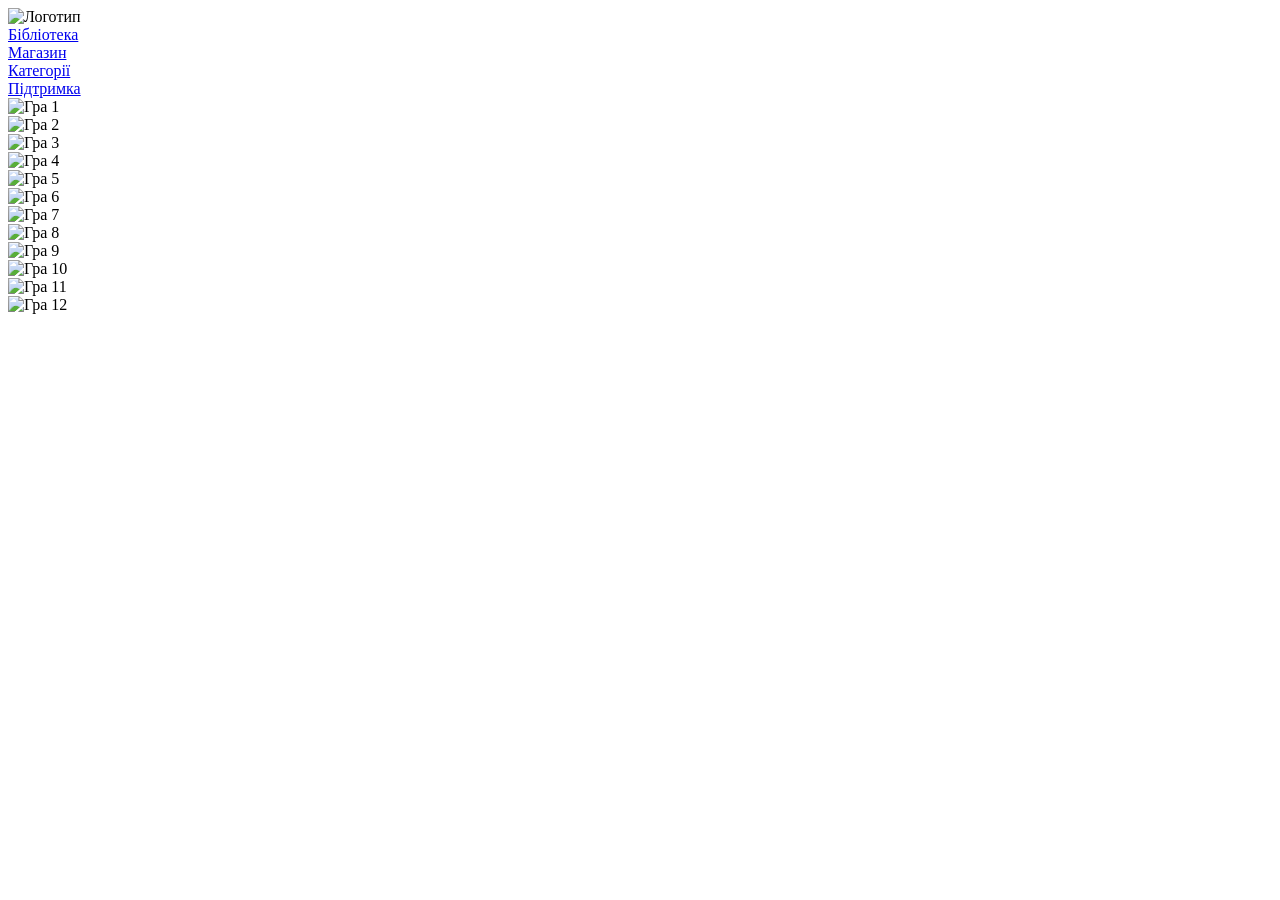
==== Untitled-1.html @ 89cac564 "Add files via upload" ====
<!doctype html>
<html lang="uk">
  <head>
    <meta charset="UTF-8" />
    <meta name="viewport" content="width=device-width, initial-scale=1.0" />
    <title>Ігровий магазин</title>
  </head>

  <body>
    <header>
      <img class="logo" src="" alt="Логотип" />

      <div class="menu">
        <div class="guard">
          <a href="#">Бібліотека</a>
        </div>

        <div class="guard">
          <a href="#">Магазин</a>
        </div>

        <div class="guard">
          <a href="#">Категорії</a>
        </div>

        <div class="guard">
          <a href="#">Підтримка</a>
        </div>
      </div>
    </header>

    <main>
      <div class="game">
        <div class="game1">
          <img class="logo3" src="" alt="Гра 1" />
        </div>

        <div class="game1">
          <img class="logo4" src="" alt="Гра 2" />
        </div>

        <div class="game1">
          <img class="logo4" src="" alt="Гра 3" />
        </div>

        <div class="game2">
          <img class="logo4" src="" alt="Гра 4" />
        </div>

        <div class="game2">
          <img class="logo4" src="" alt="Гра 5" />
        </div>

        <div class="game2">
          <img class="logo4" src="" alt="Гра 6" />
        </div>

        <div class="game3">
          <img class="logo4" src="" alt="Гра 7" />
        </div>

        <div class="game3">
          <img class="logo4" src="" alt="Гра 8" />
        </div>

        <div class="game3">
          <img class="logo4" src="" alt="Гра 9" />
        </div>

        <div class="game4">
          <img class="logo4" src="" alt="Гра 10" />
        </div>

        <div class="game4">
          <img class="logo4" src="" alt="Гра 11" />
        </div>

        <div class="game4">
          <img class="logo4" src="" alt="Гра 12" />
        </div>
      </div>
    </main>
  </body>
</html>
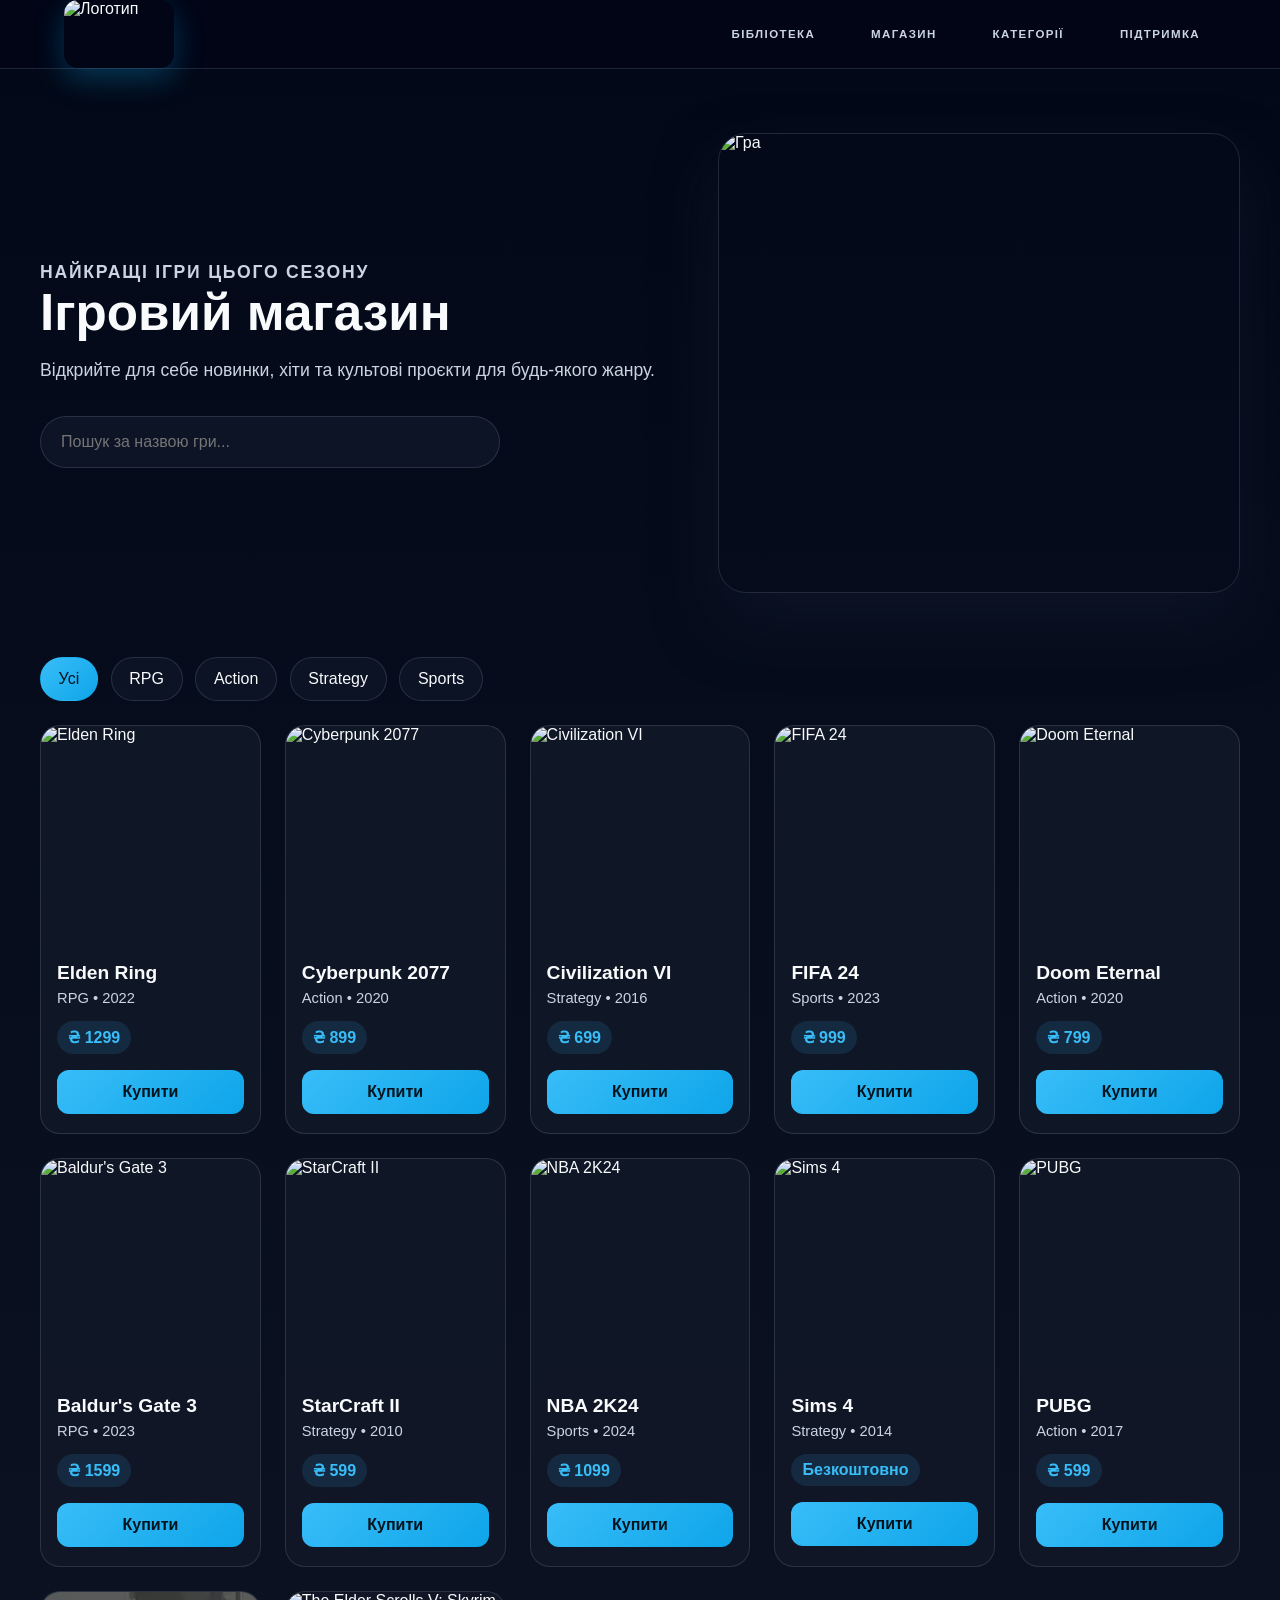
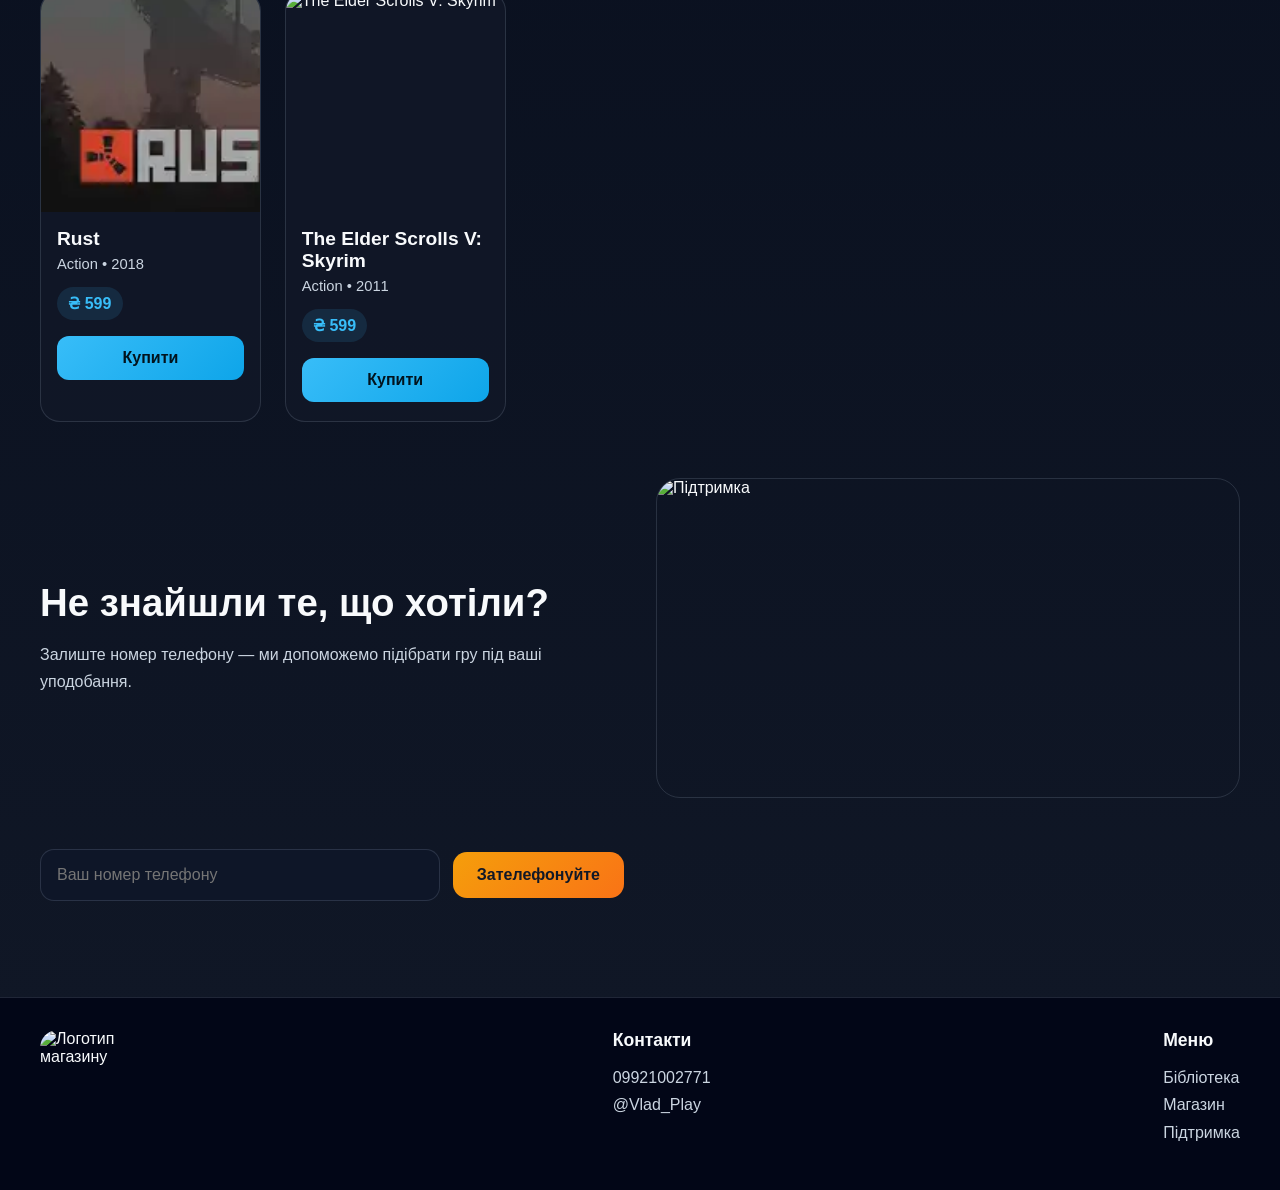
==== commit 47a1fb3a: "Add files via upload" ====
--- a/Untitled-1.html
+++ b/Untitled-1.html
@@ -4,81 +4,339 @@
     <meta charset="UTF-8" />
     <meta name="viewport" content="width=device-width, initial-scale=1.0" />
     <title>Ігровий магазин</title>
+    <link rel="stylesheet" href="body{.css" />
   </head>
 
   <body>
-    <header>
-      <img class="logo" src="" alt="Логотип" />
-
-      <div class="menu">
-        <div class="guard">
-          <a href="#">Бібліотека</a>
-        </div>
-
-        <div class="guard">
-          <a href="#">Магазин</a>
-        </div>
-
-        <div class="guard">
-          <a href="#">Категорії</a>
-        </div>
-
-        <div class="guard">
-          <a href="#">Підтримка</a>
+    <header class="site-header">
+      <img
+        class="logo"
+        src="https://images.unsplash.com/photo-1542751371-adc38448a05e?auto=format&fit=crop&w=300&q=80"
+        alt="Логотип"
+      />
+
+      <nav class="menu" aria-label="Головне меню">
+        <div class="guard"><a href="#library">Бібліотека</a></div>
+        <div class="guard"><a href="#shop">Магазин</a></div>
+        <div class="guard"><a href="#categories">Категорії</a></div>
+        <div class="guard"><a href="#support">Підтримка</a></div>
+      </nav>
+    </header>
+
+    <main class="page-content">
+      <section class="hero" id="shop">
+        <div class="hero-copy">
+          <p class="eyebrow">Найкращі ігри цього сезону</p>
+          <h1>Ігровий магазин</h1>
+          <p>
+            Відкрийте для себе новинки, хіти та культові проєкти для будь-якого
+            жанру.
+          </p>
+          <div class="search-wrap">
+            <input
+              id="searchInput"
+              type="search"
+              placeholder="Пошук за назвою гри..."
+              aria-label="Пошук гри"
+            />
+          </div>
+        </div>
+
+        <div class="hero-panel">
+          <img
+            src="https://images.unsplash.com/photo-1511512578047-dfb367046420?auto=format&fit=crop&w=900&q=80"
+            alt="Гра"
+          />
+        </div>
+      </section>
+
+      <section class="catalog" id="categories">
+        <div class="catalog-toolbar">
+          <div class="category-buttons" aria-label="Фільтри категорій">
+            <button class="cat-btn active" type="button" data-category="all">
+              Усі
+            </button>
+            <button class="cat-btn" type="button" data-category="rpg">
+              RPG
+            </button>
+            <button class="cat-btn" type="button" data-category="action">
+              Action
+            </button>
+            <button class="cat-btn" type="button" data-category="strategy">
+              Strategy
+            </button>
+            <button class="cat-btn" type="button" data-category="sports">
+              Sports
+            </button>
+          </div>
+        </div>
+
+        <div class="product-grid game">
+          <article
+            class="product-card"
+            data-category="rpg"
+            data-name="Elden Ring"
+          >
+            <img
+              src="https://encrypted-tbn0.gstatic.com/images?q=tbn:ANd9GcSmAmmAZl-xBpk_6QAuXV1HIu2SOovksKNRQ1BbCkWCBYA6vRQ1EkoVvrs-tH0Z6-uvDTy-IUC7zGPoumyKJxfaO8jXsHAtAQe8xb9Wcw&s=10"
+              alt="Elden Ring"
+            />
+            <div class="product-info">
+              <h3>Elden Ring</h3>
+              <p>RPG • 2022</p>
+              <span>₴ 1299</span>
+              <button class="game-button" type="button">Купити</button>
+            </div>
+          </article>
+
+          <article
+            class="product-card"
+            data-category="action"
+            data-name="Cyberpunk 2077"
+          >
+            <img
+              src="https://encrypted-tbn0.gstatic.com/images?q=tbn:ANd9GcQ7yRnUATjS5-iG8hGQb_Lob2Il_MjnXH3rM3JqmxK84cQeQDVSw-dU6oiq1xuieyA0LmR7Fb1YhlOaIoJwSVaUuhzXWs_t4nVTRTOFDvE&s=10"
+              alt="Cyberpunk 2077"
+            />
+            <div class="product-info">
+              <h3>Cyberpunk 2077</h3>
+              <p>Action • 2020</p>
+              <span>₴ 899</span>
+              <button class="game-button" type="button">Купити</button>
+            </div>
+          </article>
+
+          <article
+            class="product-card"
+            data-category="strategy"
+            data-name="Civilization VI"
+          >
+            <img
+              src="https://encrypted-tbn0.gstatic.com/images?q=tbn:ANd9GcRqb2r6FxPchEbnA_RzDhCAaPAKg1eY3v0oDSfQvgVe4DxbomOUnahcjEvwJqMKSNKOGI-yGgVPA0LmOiivW2qq-5zYnR0YX5vIOpYujQ&s=10"
+              alt="Civilization VI"
+            />
+            <div class="product-info">
+              <h3>Civilization VI</h3>
+              <p>Strategy • 2016</p>
+              <span>₴ 699</span>
+              <button class="game-button" type="button">Купити</button>
+            </div>
+          </article>
+
+          <article
+            class="product-card"
+            data-category="sports"
+            data-name="FIFA 24"
+          >
+            <img
+              src="https://shared.fastly.steamstatic.com/store_item_assets/steam/apps/2195250/header.jpg?t=1752167366"
+              alt="FIFA 24"
+            />
+            <div class="product-info">
+              <h3>FIFA 24</h3>
+              <p>Sports • 2023</p>
+              <span>₴ 999</span>
+              <button class="game-button" type="button">Купити</button>
+            </div>
+          </article>
+
+          <article
+            class="product-card"
+            data-category="action"
+            data-name="Doom Eternal"
+          >
+            <img
+              src="https://encrypted-tbn0.gstatic.com/images?q=tbn:ANd9GcR0keSDwG38_Eq5UK3pvwoKE1XynLMouKN08QrKAn7yyT1yl_M9jxDYlHowPjm08_QIxLDCi7YaWrIE7o6vXxSNfjIcCusXNM9vFKXumg&s=10"
+              alt="Doom Eternal"
+            />
+            <div class="product-info">
+              <h3>Doom Eternal</h3>
+              <p>Action • 2020</p>
+              <span>₴ 799</span>
+              <button class="game-button" type="button">Купити</button>
+            </div>
+          </article>
+
+          <article
+            class="product-card"
+            data-category="rpg"
+            data-name="Baldur's Gate 3"
+          >
+            <img
+              src="https://encrypted-tbn0.gstatic.com/images?q=tbn:ANd9GcQeZBVRlSkru4pGsLs-BN5P2Hgzdkt8L3qe5EJ0DjSD935E5Vk9RZvNsD4J6MFNlNtv1b8AnYND7NemxdIFE98W65_UBj6hVfquFB4RvTs&s=10"
+              alt="Baldur's Gate 3"
+            />
+            <div class="product-info">
+              <h3>Baldur's Gate 3</h3>
+              <p>RPG • 2023</p>
+              <span>₴ 1599</span>
+              <button class="game-button" type="button">Купити</button>
+            </div>
+          </article>
+
+          <article
+            class="product-card"
+            data-category="strategy"
+            data-name="StarCraft II"
+          >
+            <img
+              src="https://encrypted-tbn0.gstatic.com/images?q=tbn:ANd9GcS5TccmvLGmKMXgoNRW49Se3NwsH54DRLtshnnpnwupwJ1gD0GQ0q1m8hyPh152PVWiu74x-A0Np9GZyXqt3AUwVAEf3r_PGG5JNMFCTg&s=10"
+              alt="StarCraft II"
+            />
+            <div class="product-info">
+              <h3>StarCraft II</h3>
+              <p>Strategy • 2010</p>
+              <span>₴ 599</span>
+              <button class="game-button" type="button">Купити</button>
+            </div>
+          </article>
+
+          <article
+            class="product-card"
+            data-category="sports"
+            data-name="NBA 2K24"
+          >
+            <img
+              src="https://encrypted-tbn0.gstatic.com/images?q=tbn:ANd9GcTGCCrAvmL2gL5TYsXjAcLk8X_wiiXjnaUDUtmqxhTMeMSaskBbJdj7JC8L4sM5t2by_O4ezphSeIgsavYfTD1sSCSabt0fFKE-oE6c8A&s=10"
+              alt="NBA 2K24"
+            />
+            <div class="product-info">
+              <h3>NBA 2K24</h3>
+              <p>Sports • 2024</p>
+              <span>₴ 1099</span>
+              <button class="game-button" type="button">Купити</button>
+            </div>
+          </article>
+
+          <article
+            class="product-card"
+            data-category="strategy"
+            data-name="Sims 4"
+          >
+            <img
+              src="https://encrypted-tbn0.gstatic.com/images?q=tbn:ANd9GcRqZuzJoBJIxJqUyCEHI-DDKS4VeupyLLhYb8GhGsLR8vewBAdwIx2CEBG7RmtItq08mdmdbRi_Ho7Bx6Ou9mTyoq6DDaiH6NOD4j7_SP9i&s=10"
+              alt="Sims 4"
+            />
+            <div class="product-info">
+              <h3>Sims 4</h3>
+              <p>Strategy • 2014</p>
+              <span>Безкоштовно</span>
+              <button class="game-button" type="button">Купити</button>
+            </div>
+          </article>
+
+          <article
+            class="product-card"
+            data-category="strategy"
+            data-name="PUBG"
+          >
+            <img
+              src="https://encrypted-tbn0.gstatic.com/images?q=tbn:ANd9GcTk-u7JR6D-ddSbL6a4OVuv73f9UgN_E2-wyYpOr3ljVt3dMLx6sS2AN7DDO1S4s76mcQPHVKORGNaEQNCBbZA8rDI21mjBE3DOXm6zjE1-&s=10"
+              alt="PUBG"
+            />
+            <div class="product-info">
+              <h3>PUBG</h3>
+              <p>Action • 2017</p>
+              <span>₴ 599</span>
+              <button class="game-button" type="button">Купити</button>
+            </div>
+          </article>
+
+          <article
+            class="product-card"
+            data-category="strategy"
+            data-name="Rust"
+          >
+            <img
+              src="[data-uri]"
+              alt="Rust"
+            />
+            <div class="product-info">
+              <h3>Rust</h3>
+              <p>Action • 2018</p>
+              <span>₴ 599</span>
+              <button class="game-button" type="button">Купити</button>
+            </div>
+          </article>
+
+          <article
+            class="product-card"
+            data-category="strategy"
+            data-name="The Elder Scrolls V: Skyrim"
+          >
+            <img
+              src="https://encrypted-tbn0.gstatic.com/images?q=tbn:ANd9GcSZ9iBS0a6XnDnW7fG4leWHCLP1oLPuiX0dsm1RyVLlQpwdqaNSVSL1Mkl29NTnoKiAkvogFRiKy3zJ4jwjYOQJrjkKGukt-SffDS3ovsq_Jw&s=10"
+              alt="The Elder Scrolls V: Skyrim"
+            />
+            <div class="product-info">
+              <h3>The Elder Scrolls V: Skyrim</h3>
+              <p>Action • 2011</p>
+              <span>₴ 599</span>
+              <button class="game-button" type="button">Купити</button>
+            </div>
+          </article>
+        </div>
+
+        <div id="noResults" class="no-results" hidden>
+          Нічого не знайдено за вашим пошуком.
+        </div>
+      </section>
+
+      <section class="contact-section" id="support">
+        <div class="contact-copy">
+          <h2>Не знайшли те, що хотіли?</h2>
+          <p>
+            Залиште номер телефону — ми допоможемо підібрати гру під ваші
+            уподобання.
+          </p>
+        </div>
+
+        <img
+          class="contact-img"
+          src="https://images.unsplash.com/photo-1522202176988-66273c2fd55f?auto=format&fit=crop&w=800&q=80"
+          alt="Підтримка"
+        />
+
+        <form action="#" class="contact-form">
+          <input
+            class="input-phone"
+            type="tel"
+            placeholder="Ваш номер телефону"
+          />
+          <button class="submit-button" type="submit">Зателефонуйте</button>
+        </form>
+      </section>
+    </main>
+
+    <footer>
+      <div class="footer-menu">
+        <img
+          src="https://images.unsplash.com/photo-1511512578047-dfb367046420?auto=format&fit=crop&w=200&q=80"
+          alt="Логотип магазину"
+          class="footer-logo"
+        />
+
+        <div class="vert-menu">
+          <h3 class="footer-elements-first">Контакти</h3>
+          <a href="tel:+3809921002771" class="footer-elements">09921002771</a>
+          <a
+            href="https://t.me/Vlad_Play"
+            class="footer-elements"
+            target="_blank"
+            rel="noreferrer"
+            >@Vlad_Play</a
+          >
+        </div>
+
+        <div class="vert-menu">
+          <h3 class="footer-elements-first">Меню</h3>
+          <a href="#library" class="footer-elements">Бібліотека</a>
+          <a href="#shop" class="footer-elements">Магазин</a>
+          <a href="#support" class="footer-elements">Підтримка</a>
         </div>
       </div>
-    </header>
-
-    <main>
-      <div class="game">
-        <div class="game1">
-          <img class="logo3" src="" alt="Гра 1" />
-        </div>
-
-        <div class="game1">
-          <img class="logo4" src="" alt="Гра 2" />
-        </div>
-
-        <div class="game1">
-          <img class="logo4" src="" alt="Гра 3" />
-        </div>
-
-        <div class="game2">
-          <img class="logo4" src="" alt="Гра 4" />
-        </div>
-
-        <div class="game2">
-          <img class="logo4" src="" alt="Гра 5" />
-        </div>
-
-        <div class="game2">
-          <img class="logo4" src="" alt="Гра 6" />
-        </div>
-
-        <div class="game3">
-          <img class="logo4" src="" alt="Гра 7" />
-        </div>
-
-        <div class="game3">
-          <img class="logo4" src="" alt="Гра 8" />
-        </div>
-
-        <div class="game3">
-          <img class="logo4" src="" alt="Гра 9" />
-        </div>
-
-        <div class="game4">
-          <img class="logo4" src="" alt="Гра 10" />
-        </div>
-
-        <div class="game4">
-          <img class="logo4" src="" alt="Гра 11" />
-        </div>
-
-        <div class="game4">
-          <img class="logo4" src="" alt="Гра 12" />
-        </div>
-      </div>
-    </main>
+    </footer>
+
+    <script src="script.js" defer></script>
   </body>
 </html>
--- a/body{.css
+++ b/body{.css
@@ -0,0 +1,391 @@
+:root {
+  --bg: #0f172a;
+  --panel: #111827;
+  --panel-alt: #1f2937;
+  --primary: #38bdf8;
+  --primary-strong: #0ea5e9;
+  --text: #f8fafc;
+  --muted: #cbd5e1;
+  --accent: #f59e0b;
+  --border: rgba(148, 163, 184, 0.2);
+}
+
+* {
+  box-sizing: border-box;
+}
+
+html {
+  scroll-behavior: smooth;
+}
+
+body {
+  margin: 0;
+  min-height: 100vh;
+  background: linear-gradient(180deg, #020817 0%, #111827 100%);
+  color: var(--text);
+  font-family: Arial, Helvetica, sans-serif;
+}
+
+a {
+  color: inherit;
+  text-decoration: none;
+}
+
+img {
+  max-width: 100%;
+  display: block;
+}
+
+button,
+input {
+  font: inherit;
+}
+
+.site-header {
+  position: sticky;
+  top: 0;
+  z-index: 10;
+  display: flex;
+  align-items: center;
+  justify-content: space-between;
+  padding: 0 5vw;
+  background: rgba(2, 6, 23, 0.95);
+  border-bottom: 1px solid var(--border);
+  backdrop-filter: blur(10px);
+}
+
+.logo {
+  width: 110px;
+  height: 68px;
+  object-fit: cover;
+  border-radius: 14px;
+  box-shadow: 0 10px 30px rgba(14, 165, 233, 0.3);
+}
+
+.menu {
+  display: flex;
+  flex-wrap: wrap;
+  justify-content: center;
+  gap: 1.5rem;
+  padding: 1rem 0;
+}
+
+.guard {
+  padding: 0.75rem 1rem;
+  text-transform: uppercase;
+  letter-spacing: 0.12em;
+  font-size: 0.72rem;
+  font-weight: 700;
+  color: var(--muted);
+  transition: color 0.2s ease, transform 0.2s ease;
+}
+
+.guard:hover {
+  color: var(--text);
+  transform: translateY(-1px);
+}
+
+.page-content {
+  width: min(1200px, calc(100% - 2rem));
+  margin: 0 auto;
+  padding: 2rem 0 4rem;
+}
+
+.hero {
+  display: grid;
+  grid-template-columns: 1.1fr 0.9fr;
+  gap: 2.5rem;
+  align-items: center;
+  padding: 2rem 0 3rem;
+}
+
+.eyebrow {
+  margin: 0 0 0.75rem;
+  color: var(--primary);
+  font-weight: 700;
+  letter-spacing: 0.1em;
+  text-transform: uppercase;
+  font-size: 0.7rem;
+}
+
+.hero-copy h1 {
+  margin: 0 0 1rem;
+  font-size: clamp(2.5rem, 4vw, 4.5rem);
+  line-height: 1.05;
+}
+
+.hero-copy p {
+  margin: 0;
+  font-size: 1.1rem;
+  line-height: 1.6;
+  color: var(--muted);
+}
+
+.search-wrap {
+  margin-top: 2rem;
+}
+
+.search-wrap input {
+  width: min(100%, 460px);
+  border: 1px solid var(--border);
+  background: rgba(15, 23, 42, 0.8);
+  border-radius: 999px;
+  padding: 1rem 1.25rem;
+  color: var(--text);
+  outline: none;
+}
+
+.search-wrap input:focus {
+  border-color: var(--primary);
+  box-shadow: 0 0 0 3px rgba(56, 189, 248, 0.2);
+}
+
+.hero-panel img {
+  width: 100%;
+  height: 460px;
+  object-fit: cover;
+  border-radius: 28px;
+  border: 1px solid var(--border);
+  box-shadow: 0 30px 60px rgba(15, 23, 42, 0.7);
+}
+
+.catalog {
+  padding-top: 1rem;
+}
+
+.catalog-toolbar {
+  display: flex;
+  justify-content: space-between;
+  align-items: center;
+  margin-bottom: 1.5rem;
+}
+
+.category-buttons {
+  display: flex;
+  flex-wrap: wrap;
+  gap: 0.8rem;
+}
+
+.cat-btn {
+  border: 1px solid var(--border);
+  border-radius: 999px;
+  background: rgba(15, 23, 42, 0.7);
+  color: var(--text);
+  padding: 0.75rem 1.1rem;
+  cursor: pointer;
+  transition: all 0.2s ease;
+}
+
+.cat-btn.active,
+.cat-btn:hover {
+  background: linear-gradient(135deg, var(--primary), var(--primary-strong));
+  color: #02131d;
+  border-color: transparent;
+}
+
+.product-grid {
+  display: grid;
+  grid-template-columns: repeat(auto-fit, minmax(220px, 1fr));
+  gap: 1.5rem;
+}
+
+.product-card {
+  overflow: hidden;
+  background: rgba(17, 24, 39, 0.9);
+  border: 1px solid var(--border);
+  border-radius: 20px;
+  transition: transform 0.2s ease, box-shadow 0.2s ease;
+}
+
+.product-card:hover {
+  transform: translateY(-4px);
+  box-shadow: 0 18px 35px rgba(14, 165, 233, 0.15);
+}
+
+.product-card img {
+  width: 100%;
+  height: 220px;
+  object-fit: cover;
+}
+
+.product-info {
+  padding: 1rem 1rem 1.2rem;
+}
+
+.product-info h3 {
+  margin: 0 0 0.4rem;
+  font-size: 1.2rem;
+}
+
+.product-info p {
+  margin: 0 0 0.9rem;
+  color: var(--muted);
+  font-size: 0.92rem;
+}
+
+.product-info span {
+  display: inline-block;
+  padding: 0.45rem 0.7rem;
+  border-radius: 999px;
+  background: rgba(56, 189, 248, 0.12);
+  color: var(--primary);
+  font-weight: 700;
+}
+
+.game-button {
+  display: inline-flex;
+  align-items: center;
+  justify-content: center;
+  width: 100%;
+  margin-top: 1rem;
+  border: none;
+  border-radius: 12px;
+  background: linear-gradient(135deg, var(--primary), var(--primary-strong));
+  color: #02131d;
+  font-weight: 700;
+  padding: 0.8rem 1rem;
+  cursor: pointer;
+  transition: transform 0.2s ease, box-shadow 0.2s ease;
+}
+
+.game-button:hover {
+  transform: translateY(-1px);
+  box-shadow: 0 10px 20px rgba(56, 189, 248, 0.25);
+}
+
+.product-card.hide {
+  display: none;
+}
+
+.no-results {
+  margin-top: 1.5rem;
+  padding: 1rem 1.2rem;
+  border-radius: 14px;
+  background: rgba(245, 158, 11, 0.1);
+  border: 1px solid rgba(245, 158, 11, 0.4);
+  color: #fcd34d;
+  font-weight: 600;
+}
+
+.contact-section {
+  display: grid;
+  grid-template-columns: 1fr 1fr;
+  gap: 2rem;
+  padding: 3.5rem 0 2rem;
+  align-items: center;
+}
+
+.contact-copy h2 {
+  margin: 0 0 1rem;
+  font-size: clamp(2rem, 3vw, 3rem);
+}
+
+.contact-copy p {
+  margin: 0;
+  color: var(--muted);
+  line-height: 1.7;
+}
+
+.contact-img {
+  width: 100%;
+  height: 320px;
+  object-fit: cover;
+  border-radius: 24px;
+  border: 1px solid var(--border);
+}
+
+.contact-form {
+  display: flex;
+  flex-wrap: wrap;
+  gap: 0.8rem;
+  align-items: center;
+  margin-top: 1.2rem;
+}
+
+.input-phone {
+  flex: 1 1 240px;
+  min-height: 52px;
+  border-radius: 14px;
+  border: 1px solid var(--border);
+  background: rgba(15, 23, 42, 0.9);
+  color: var(--text);
+  padding: 0.8rem 1rem;
+}
+
+.submit-button {
+  border: none;
+  border-radius: 14px;
+  background: linear-gradient(135deg, var(--accent), #f97316);
+  color: #111827;
+  font-weight: 700;
+  padding: 0.9rem 1.5rem;
+  cursor: pointer;
+}
+
+footer {
+  border-top: 1px solid var(--border);
+  background: rgba(2, 6, 23, 0.95);
+}
+
+.footer-menu {
+  width: min(1200px, calc(100% - 2rem));
+  margin: 0 auto;
+  display: flex;
+  justify-content: space-between;
+  align-items: flex-start;
+  gap: 2rem;
+  padding: 2rem 0 3rem;
+}
+
+.footer-logo {
+  width: 120px;
+  height: 80px;
+  object-fit: cover;
+  border-radius: 18px;
+}
+
+.vert-menu {
+  display: flex;
+  flex-direction: column;
+  gap: 0.6rem;
+}
+
+.footer-elements-first {
+  margin: 0 0 0.5rem;
+  font-size: 1.1rem;
+}
+
+.footer-elements {
+  color: var(--muted);
+}
+
+.footer-elements:hover {
+  color: var(--text);
+}
+
+@media (max-width: 760px) {
+  .site-header {
+    padding: 0.8rem 1rem;
+    flex-direction: column;
+    align-items: center;
+  }
+
+  .menu {
+    gap: 0.5rem 1rem;
+  }
+
+  .hero,
+  .contact-section {
+    grid-template-columns: 1fr;
+  }
+
+  .hero-panel img {
+    height: 300px;
+  }
+
+  .footer-menu {
+    flex-direction: column;
+    align-items: center;
+    text-align: center;
+  }
+}
